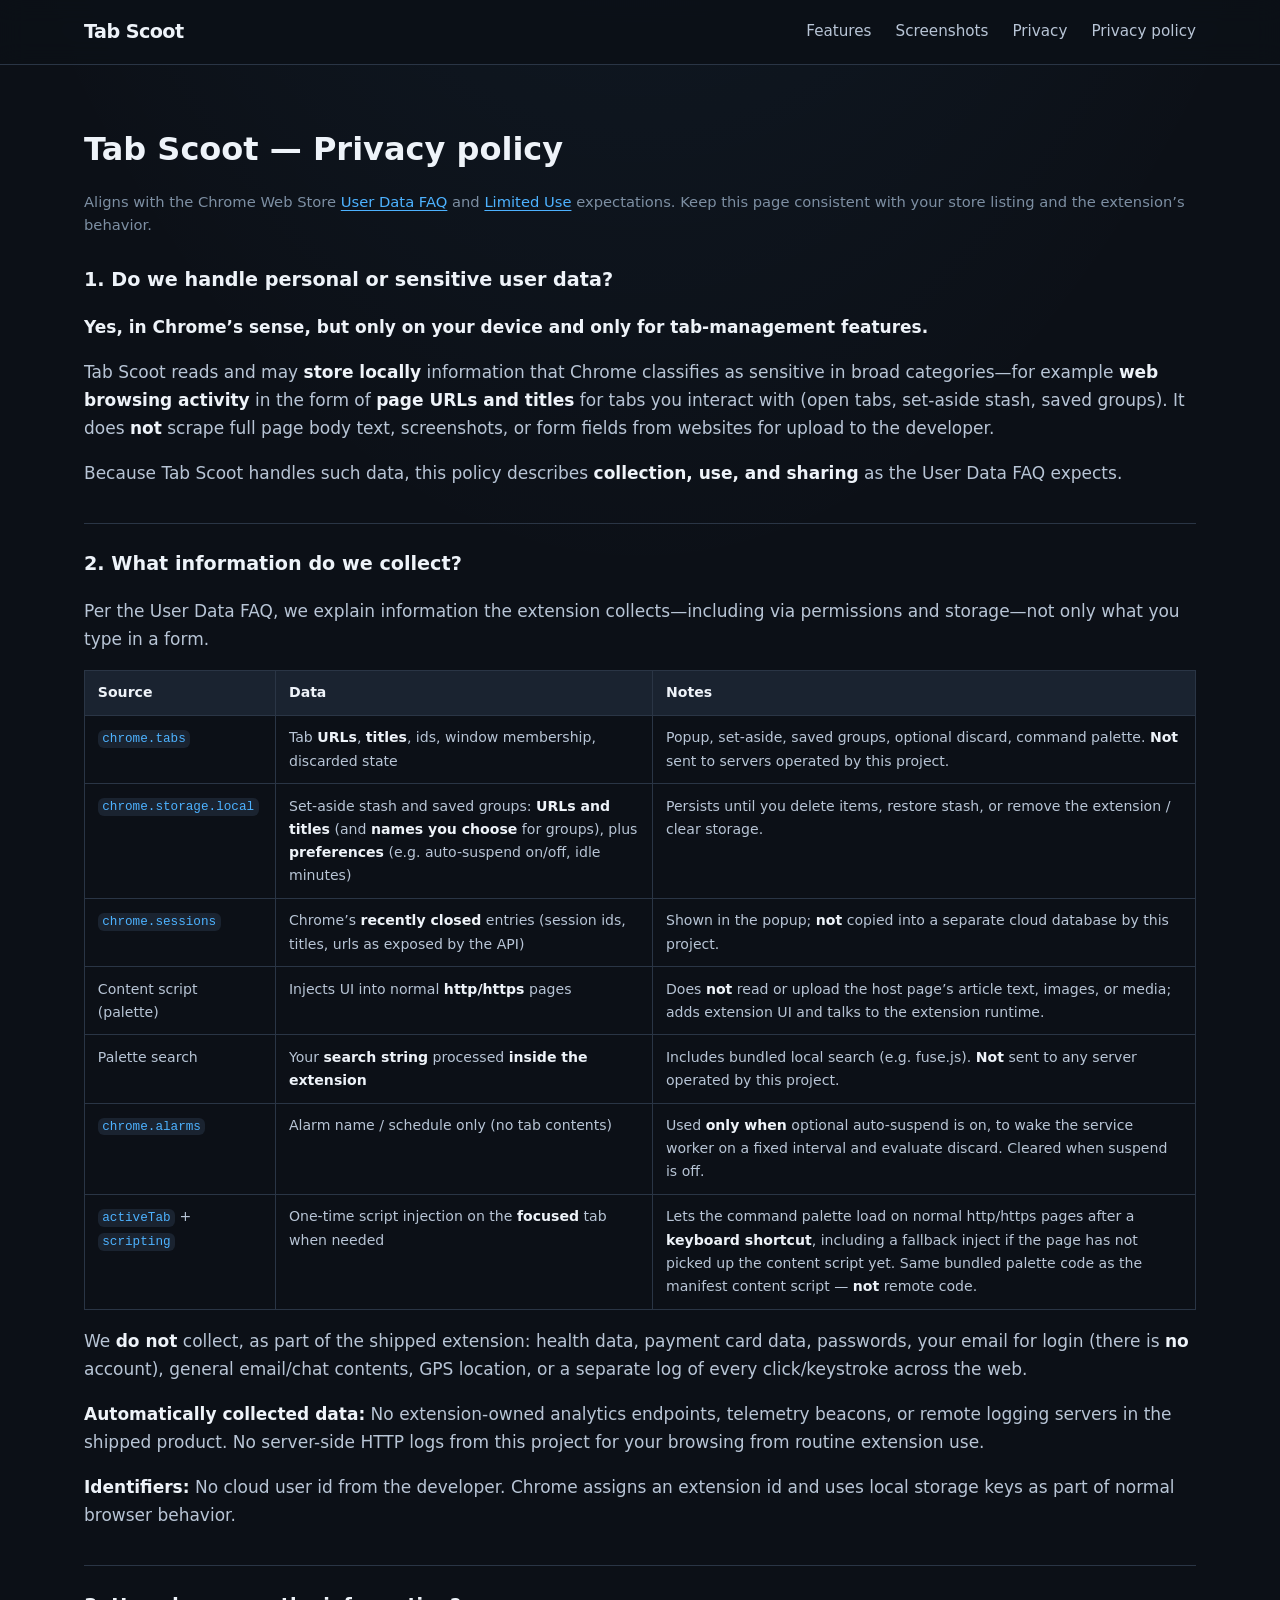
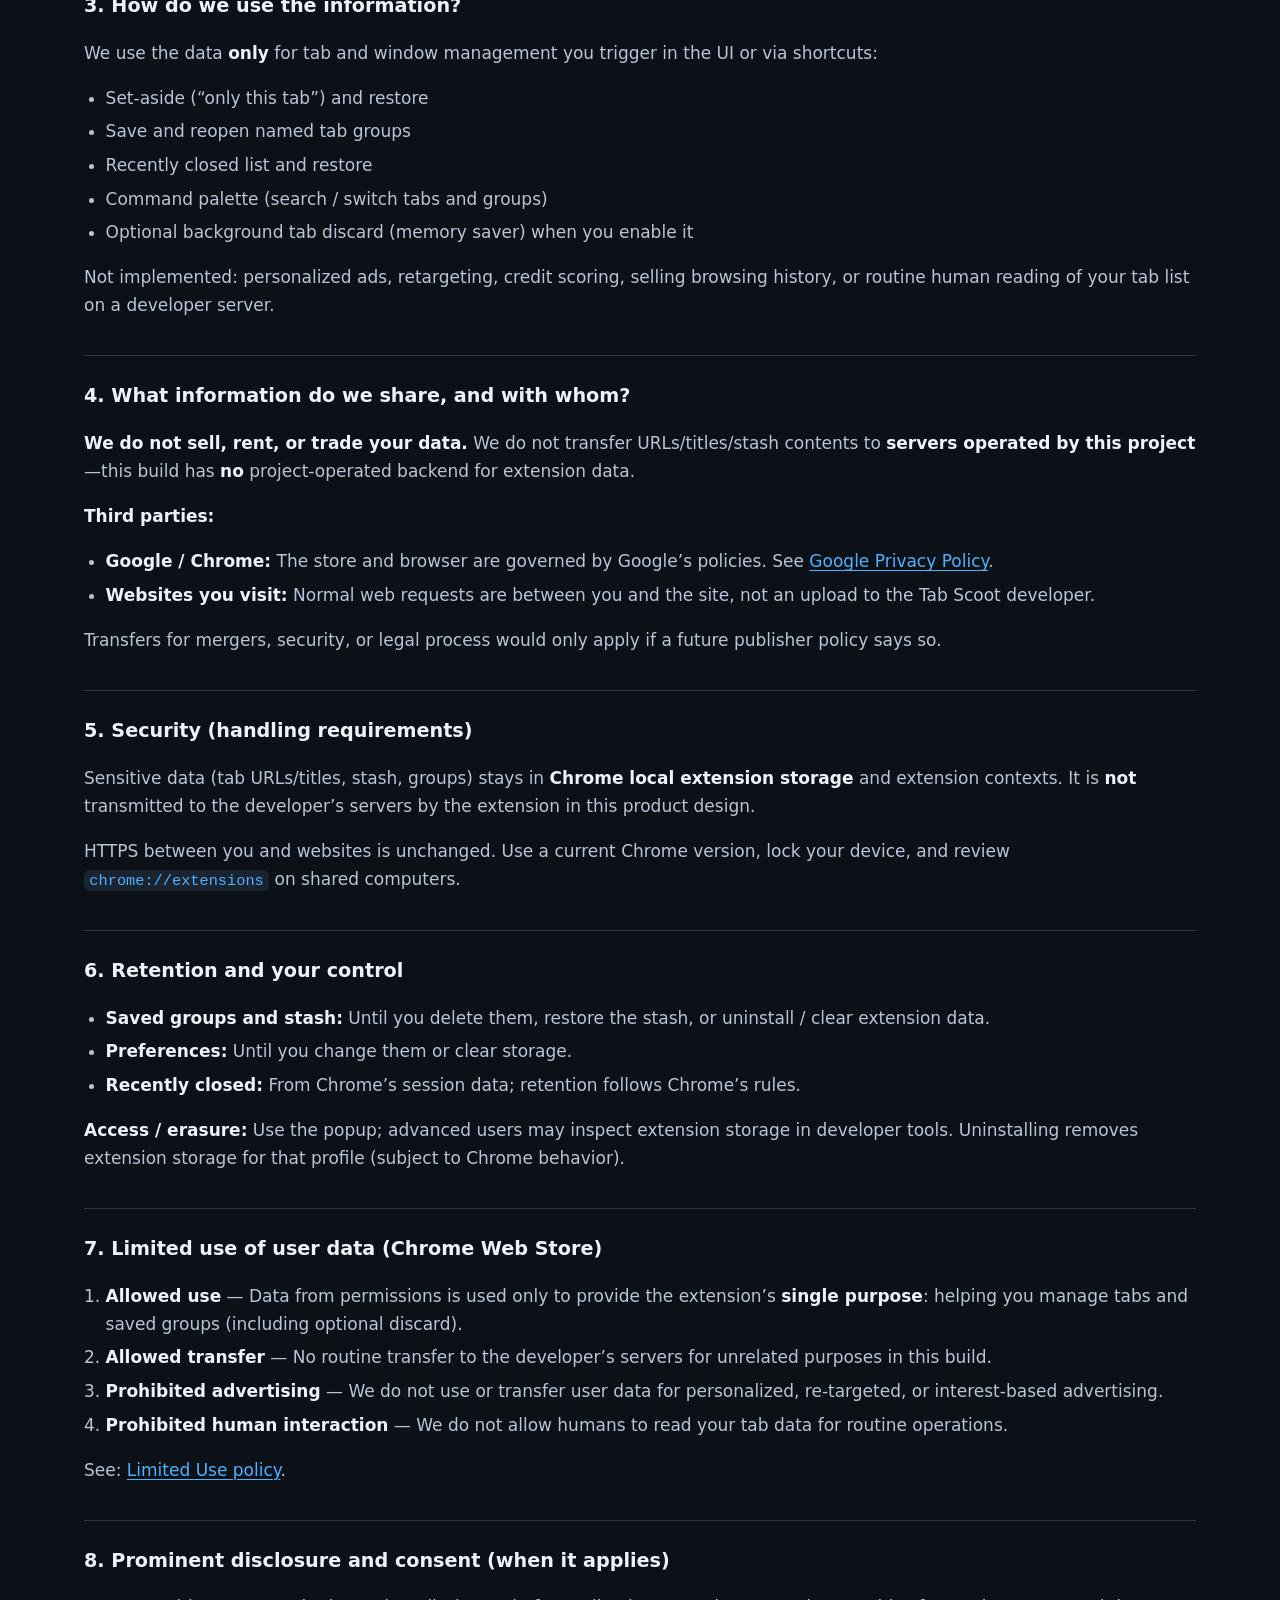
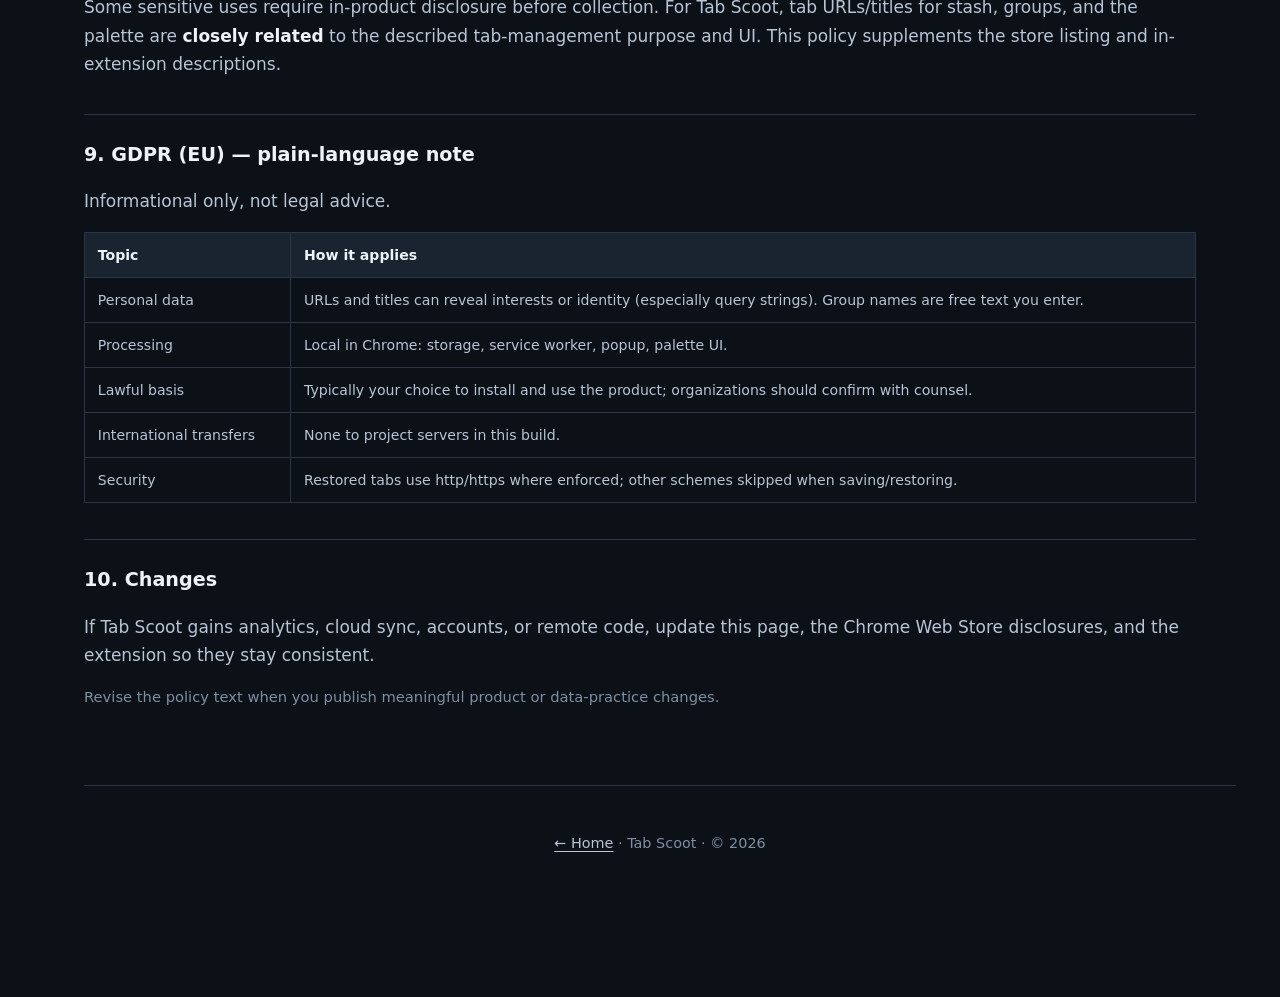
==== privacy.html @ df553574 "inital commit" ====
<!DOCTYPE html>
<html lang="en">
  <head>
    <meta charset="utf-8" />
    <meta name="viewport" content="width=device-width, initial-scale=1" />
    <title>Privacy policy — Tab Scoot</title>
    <meta name="robots" content="index,follow" />
    <link rel="stylesheet" href="styles.css" />
  </head>
  <body>
    <a class="skip" href="#policy-main">Skip to content</a>
    <header class="site">
      <div class="inner">
        <a class="logo" href="./">Tab Scoot</a>
        <nav class="site-nav" aria-label="Primary">
          <a href="./#features">Features</a>
          <a href="./#screenshots">Screenshots</a>
          <a href="./#privacy">Privacy</a>
          <a href="./privacy.html" aria-current="page">Privacy policy</a>
        </nav>
      </div>
    </header>

    <main id="policy-main" class="wrap">
      <article class="policy">
        <h1>Tab Scoot — Privacy policy</h1>
        <p class="meta">
          Aligns with the Chrome Web Store
          <a href="https://developer.chrome.com/docs/webstore/program-policies/user-data-faq">User Data FAQ</a>
          and
          <a href="https://developer.chrome.com/docs/webstore/program-policies/limited-use">Limited Use</a>
          expectations. Keep this page consistent with your store listing and the extension’s behavior.
        </p>

        <h2>1. Do we handle personal or sensitive user data?</h2>
        <p>
          <strong>Yes, in Chrome’s sense, but only on your device and only for tab-management features.</strong>
        </p>
        <p>
          Tab Scoot reads and may <strong>store locally</strong> information that Chrome classifies as sensitive in
          broad categories—for example <strong>web browsing activity</strong> in the form of <strong>page URLs and
          titles</strong> for tabs you interact with (open tabs, set-aside stash, saved groups). It does
          <strong>not</strong> scrape full page body text, screenshots, or form fields from websites for upload to
          the developer.
        </p>
        <p>
          Because Tab Scoot handles such data, this policy describes <strong>collection, use, and sharing</strong> as
          the User Data FAQ expects.
        </p>

        <h2>2. What information do we collect?</h2>
        <p>
          Per the User Data FAQ, we explain information the extension collects—including via permissions and
          storage—not only what you type in a form.
        </p>
        <table>
          <thead>
            <tr>
              <th>Source</th>
              <th>Data</th>
              <th>Notes</th>
            </tr>
          </thead>
          <tbody>
            <tr>
              <td><code>chrome.tabs</code></td>
              <td>Tab <strong>URLs</strong>, <strong>titles</strong>, ids, window membership, discarded state</td>
              <td>
                Popup, set-aside, saved groups, optional discard, command palette. <strong>Not</strong> sent to
                servers operated by this project.
              </td>
            </tr>
            <tr>
              <td><code>chrome.storage.local</code></td>
              <td>
                Set-aside stash and saved groups: <strong>URLs and titles</strong> (and <strong>names you choose</strong>
                for groups), plus <strong>preferences</strong> (e.g. auto-suspend on/off, idle minutes)
              </td>
              <td>Persists until you delete items, restore stash, or remove the extension / clear storage.</td>
            </tr>
            <tr>
              <td><code>chrome.sessions</code></td>
              <td>Chrome’s <strong>recently closed</strong> entries (session ids, titles, urls as exposed by the API)</td>
              <td>Shown in the popup; <strong>not</strong> copied into a separate cloud database by this project.</td>
            </tr>
            <tr>
              <td>Content script (palette)</td>
              <td>Injects UI into normal <strong>http/https</strong> pages</td>
              <td>
                Does <strong>not</strong> read or upload the host page’s article text, images, or media; adds extension
                UI and talks to the extension runtime.
              </td>
            </tr>
            <tr>
              <td>Palette search</td>
              <td>Your <strong>search string</strong> processed <strong>inside the extension</strong></td>
              <td>
                Includes bundled local search (e.g. fuse.js). <strong>Not</strong> sent to any server operated by this
                project.
              </td>
            </tr>
            <tr>
              <td><code>chrome.alarms</code></td>
              <td>Alarm name / schedule only (no tab contents)</td>
              <td>
                Used <strong>only when</strong> optional auto-suspend is on, to wake the service worker on a fixed
                interval and evaluate discard. Cleared when suspend is off.
              </td>
            </tr>
            <tr>
              <td><code>activeTab</code> + <code>scripting</code></td>
              <td>One-time script injection on the <strong>focused</strong> tab when needed</td>
              <td>
                Lets the command palette load on normal http/https pages after a <strong>keyboard shortcut</strong>,
                including a fallback inject if the page has not picked up the content script yet. Same bundled palette
                code as the manifest content script — <strong>not</strong> remote code.
              </td>
            </tr>
          </tbody>
        </table>
        <p>
          We <strong>do not</strong> collect, as part of the shipped extension: health data, payment card data,
          passwords, your email for login (there is <strong>no</strong> account), general email/chat contents, GPS
          location, or a separate log of every click/keystroke across the web.
        </p>
        <p>
          <strong>Automatically collected data:</strong> No extension-owned analytics endpoints, telemetry beacons, or
          remote logging servers in the shipped product. No server-side HTTP logs from this project for your browsing
          from routine extension use.
        </p>
        <p>
          <strong>Identifiers:</strong> No cloud user id from the developer. Chrome assigns an extension id and uses
          local storage keys as part of normal browser behavior.
        </p>

        <h2>3. How do we use the information?</h2>
        <p>We use the data <strong>only</strong> for tab and window management you trigger in the UI or via shortcuts:</p>
        <ul>
          <li>Set-aside (“only this tab”) and restore</li>
          <li>Save and reopen named tab groups</li>
          <li>Recently closed list and restore</li>
          <li>Command palette (search / switch tabs and groups)</li>
          <li>Optional background tab discard (memory saver) when you enable it</li>
        </ul>
        <p>
          Not implemented: personalized ads, retargeting, credit scoring, selling browsing history, or routine human
          reading of your tab list on a developer server.
        </p>

        <h2>4. What information do we share, and with whom?</h2>
        <p>
          <strong>We do not sell, rent, or trade your data.</strong> We do not transfer URLs/titles/stash contents to
          <strong>servers operated by this project</strong>—this build has <strong>no</strong> project-operated backend
          for extension data.
        </p>
        <p><strong>Third parties:</strong></p>
        <ul>
          <li>
            <strong>Google / Chrome:</strong> The store and browser are governed by Google’s policies. See
            <a href="https://policies.google.com/privacy">Google Privacy Policy</a>.
          </li>
          <li>
            <strong>Websites you visit:</strong> Normal web requests are between you and the site, not an upload to the
            Tab Scoot developer.
          </li>
        </ul>
        <p>
          Transfers for mergers, security, or legal process would only apply if a future publisher policy says so.
        </p>

        <h2>5. Security (handling requirements)</h2>
        <p>
          Sensitive data (tab URLs/titles, stash, groups) stays in <strong>Chrome local extension storage</strong> and
          extension contexts. It is <strong>not</strong> transmitted to the developer’s servers by the extension in
          this product design.
        </p>
        <p>
          HTTPS between you and websites is unchanged. Use a current Chrome version, lock your device, and review
          <code>chrome://extensions</code> on shared computers.
        </p>

        <h2>6. Retention and your control</h2>
        <ul>
          <li>
            <strong>Saved groups and stash:</strong> Until you delete them, restore the stash, or uninstall / clear
            extension data.
          </li>
          <li><strong>Preferences:</strong> Until you change them or clear storage.</li>
          <li>
            <strong>Recently closed:</strong> From Chrome’s session data; retention follows Chrome’s rules.
          </li>
        </ul>
        <p>
          <strong>Access / erasure:</strong> Use the popup; advanced users may inspect extension storage in developer
          tools. Uninstalling removes extension storage for that profile (subject to Chrome behavior).
        </p>

        <h2>7. Limited use of user data (Chrome Web Store)</h2>
        <ol>
          <li>
            <strong>Allowed use</strong> — Data from permissions is used only to provide the extension’s
            <strong>single purpose</strong>: helping you manage tabs and saved groups (including optional discard).
          </li>
          <li>
            <strong>Allowed transfer</strong> — No routine transfer to the developer’s servers for unrelated purposes
            in this build.
          </li>
          <li>
            <strong>Prohibited advertising</strong> — We do not use or transfer user data for personalized,
            re-targeted, or interest-based advertising.
          </li>
          <li>
            <strong>Prohibited human interaction</strong> — We do not allow humans to read your tab data for routine
            operations.
          </li>
        </ol>
        <p>
          See:
          <a href="https://developer.chrome.com/docs/webstore/program-policies/limited-use">Limited Use policy</a>.
        </p>

        <h2>8. Prominent disclosure and consent (when it applies)</h2>
        <p>
          Some sensitive uses require in-product disclosure before collection. For Tab Scoot, tab URLs/titles for
          stash, groups, and the palette are <strong>closely related</strong> to the described tab-management purpose
          and UI. This policy supplements the store listing and in-extension descriptions.
        </p>

        <h2>9. GDPR (EU) — plain-language note</h2>
        <p>Informational only, not legal advice.</p>
        <table>
          <thead>
            <tr>
              <th>Topic</th>
              <th>How it applies</th>
            </tr>
          </thead>
          <tbody>
            <tr>
              <td>Personal data</td>
              <td>URLs and titles can reveal interests or identity (especially query strings). Group names are free text you enter.</td>
            </tr>
            <tr>
              <td>Processing</td>
              <td>Local in Chrome: storage, service worker, popup, palette UI.</td>
            </tr>
            <tr>
              <td>Lawful basis</td>
              <td>Typically your choice to install and use the product; organizations should confirm with counsel.</td>
            </tr>
            <tr>
              <td>International transfers</td>
              <td>None to project servers in this build.</td>
            </tr>
            <tr>
              <td>Security</td>
              <td>Restored tabs use http/https where enforced; other schemes skipped when saving/restoring.</td>
            </tr>
          </tbody>
        </table>

        <h2>10. Changes</h2>
        <p>
          If Tab Scoot gains analytics, cloud sync, accounts, or remote code, update this page, the Chrome Web Store
          disclosures, and the extension so they stay consistent.
        </p>
        <p class="meta">Revise the policy text when you publish meaningful product or data-practice changes.</p>
      </article>

      <footer class="site wrap">
        <p>
          <a href="./">← Home</a>
          · Tab Scoot · © <span id="y"></span>
        </p>
      </footer>
    </main>
    <script>
      document.getElementById('y').textContent = new Date().getFullYear();
    </script>
  </body>
</html>
---- styles.css ----
:root {
  --bg: #0c1017;
  --bg-elevated: #121922;
  --surface: #1a2330;
  --surface-hover: #222d3d;
  --text: #eef3f9;
  --text-soft: #b8c5d6;
  --muted: #7d8fa3;
  --accent: #4db2ff;
  --accent-hover: #6fc0ff;
  --accent-muted: #2a7ab8;
  --border: #2a3545;
  --radius: 14px;
  --radius-sm: 10px;
  --shadow: 0 12px 40px rgba(0, 0, 0, 0.35);
  --font: 'Segoe UI', system-ui, -apple-system, Roboto, Ubuntu, sans-serif;
}

*,
*::before,
*::after {
  box-sizing: border-box;
}

html {
  scroll-behavior: smooth;
}

body {
  margin: 0;
  font-family: var(--font);
  font-size: 1.0625rem;
  line-height: 1.65;
  color: var(--text-soft);
  background: var(--bg);
  background-image: radial-gradient(ellipse 120% 80% at 50% -30%, rgba(77, 178, 255, 0.12), transparent 55%);
}

a {
  color: var(--accent);
  text-decoration-thickness: 1px;
  text-underline-offset: 3px;
}

a:hover {
  color: var(--accent-hover);
}

code {
  font-size: 0.9em;
  color: var(--accent);
  background: var(--surface);
  padding: 0.1em 0.35em;
  border-radius: 6px;
}

.wrap {
  width: min(72rem, 94vw);
  margin: 0 auto;
  padding: 0 1.25rem 4rem;
}

/* Skip link */
.skip {
  position: absolute;
  left: -9999px;
  top: 0.75rem;
  z-index: 100;
  padding: 0.5rem 1rem;
  background: var(--accent);
  color: #0a0e12;
  font-weight: 600;
  border-radius: var(--radius-sm);
}

.skip:focus {
  left: 0.75rem;
}

header.site {
  position: sticky;
  top: 0;
  z-index: 50;
  border-bottom: 1px solid var(--border);
  background: rgba(12, 16, 23, 0.88);
  backdrop-filter: blur(12px);
}

header.site .inner {
  width: min(72rem, 94vw);
  margin: 0 auto;
  padding: 1rem 1.25rem;
  display: flex;
  align-items: center;
  justify-content: space-between;
  gap: 1rem;
  flex-wrap: wrap;
}

.logo {
  font-weight: 700;
  font-size: 1.2rem;
  letter-spacing: -0.03em;
  color: var(--text);
  text-decoration: none;
}

.logo:hover {
  color: var(--accent);
}

nav.site-nav {
  display: flex;
  flex-wrap: wrap;
  gap: 0.25rem 1.5rem;
  align-items: center;
}

nav.site-nav a {
  font-size: 0.95rem;
  font-weight: 500;
  color: var(--text-soft);
  text-decoration: none;
}

nav.site-nav a:hover {
  color: var(--accent);
}

/* Hero */
.hero {
  padding: 2.75rem 0 2rem;
  text-align: center;
}

.hero-inner {
  max-width: 40rem;
  margin: 0 auto;
}

.hero h1 {
  font-size: clamp(2rem, 4.5vw, 2.85rem);
  line-height: 1.12;
  letter-spacing: -0.035em;
  margin: 0 0 1rem;
  color: var(--text);
}

.hero .lead {
  font-size: 1.2rem;
  color: var(--text-soft);
  margin: 0 0 1.75rem;
  line-height: 1.55;
}

.hero-actions {
  display: flex;
  flex-wrap: wrap;
  gap: 0.75rem;
  justify-content: center;
  margin-bottom: 2rem;
}

.btn {
  display: inline-flex;
  align-items: center;
  justify-content: center;
  padding: 0.7rem 1.35rem;
  border-radius: var(--radius-sm);
  font-weight: 600;
  font-size: 0.95rem;
  text-decoration: none;
  border: 1px solid transparent;
  transition: background 0.15s, border-color 0.15s, color 0.15s;
}

.btn-primary {
  background: var(--accent);
  color: #081018;
}

.btn-primary:hover {
  background: var(--accent-hover);
  color: #081018;
}

.btn-secondary {
  background: transparent;
  border-color: var(--border);
  color: var(--text);
}

.btn-secondary:hover {
  border-color: var(--accent-muted);
  color: var(--accent);
}

.hero-marquee {
  margin: 0 auto;
  max-width: 56rem;
  border-radius: var(--radius);
  overflow: hidden;
  border: 1px solid var(--border);
  box-shadow: var(--shadow);
}

.hero-marquee img {
  display: block;
  width: 100%;
  height: auto;
  vertical-align: middle;
}

/* Sections */
section.block {
  padding: 3rem 0;
}

section.block h2 {
  font-size: clamp(1.35rem, 2.5vw, 1.65rem);
  color: var(--text);
  margin: 0 0 0.35rem;
  letter-spacing: -0.02em;
}

.section-intro {
  max-width: 42rem;
  margin: 0 0 1.75rem;
  color: var(--muted);
  font-size: 1rem;
}

.feature-grid {
  display: grid;
  gap: 1rem;
  grid-template-columns: repeat(auto-fit, minmax(15rem, 1fr));
}

.feature-card {
  background: var(--surface);
  border: 1px solid var(--border);
  border-radius: var(--radius);
  padding: 1.35rem 1.45rem;
  transition: border-color 0.15s, background 0.15s;
}

.feature-card:hover {
  background: var(--surface-hover);
  border-color: rgba(77, 178, 255, 0.25);
}

.feature-card h3 {
  margin: 0 0 0.5rem;
  font-size: 1.05rem;
  color: var(--text);
}

.feature-card p {
  margin: 0;
  font-size: 0.95rem;
  color: var(--muted);
  line-height: 1.55;
}

/* Screenshot gallery */
.shot-grid {
  display: grid;
  gap: 2rem;
}

@media (min-width: 900px) {
  .shot-grid {
    grid-template-columns: repeat(2, 1fr);
  }
}

.shot-card {
  background: var(--bg-elevated);
  border: 1px solid var(--border);
  border-radius: var(--radius);
  overflow: hidden;
  box-shadow: 0 4px 24px rgba(0, 0, 0, 0.2);
}

.shot-card img {
  display: block;
  width: 100%;
  height: auto;
  border-bottom: 1px solid var(--border);
}

.shot-card figcaption {
  padding: 1rem 1.15rem 1.2rem;
}

.shot-card figcaption strong {
  display: block;
  color: var(--text);
  font-size: 1.02rem;
  margin-bottom: 0.35rem;
}

.shot-card figcaption span {
  font-size: 0.92rem;
  color: var(--muted);
  line-height: 1.5;
}

/* Privacy teaser */
.privacy-teaser {
  background: linear-gradient(145deg, var(--surface) 0%, var(--bg-elevated) 100%);
  border: 1px solid var(--border);
  border-radius: var(--radius);
  padding: 1.75rem 1.5rem 1.75rem 1.75rem;
  display: flex;
  flex-wrap: wrap;
  align-items: flex-start;
  justify-content: space-between;
  gap: 1.25rem;
}

.privacy-teaser p {
  margin: 0;
  max-width: 48rem;
  color: var(--text-soft);
  font-size: 0.98rem;
}

/* Footer */
footer.site {
  margin-top: 2rem;
  padding-top: 2rem;
  border-top: 1px solid var(--border);
  color: var(--muted);
  font-size: 0.9rem;
  text-align: center;
}

footer.site a {
  color: var(--text-soft);
}

footer.site a:hover {
  color: var(--accent);
}

/* ——— Privacy policy page ——— */
article.policy {
  padding: 2rem 0 1rem;
}

article.policy h1 {
  font-size: clamp(1.65rem, 3vw, 2rem);
  margin-bottom: 0.5rem;
  color: var(--text);
}

article.policy .meta {
  color: var(--muted);
  font-size: 0.92rem;
  margin-bottom: 1.75rem;
  line-height: 1.55;
}

article.policy .note {
  background: var(--surface);
  border-left: 4px solid var(--accent-muted);
  padding: 0.85rem 1.1rem;
  margin: 1.25rem 0;
  font-size: 0.95rem;
  color: var(--text-soft);
  border-radius: 0 var(--radius-sm) var(--radius-sm) 0;
}

article.policy h2 {
  font-size: 1.2rem;
  margin-top: 2.25rem;
  margin-bottom: 0.65rem;
  padding-top: 1.5rem;
  border-top: 1px solid var(--border);
  color: var(--text);
}

article.policy h2:first-of-type {
  border-top: none;
  padding-top: 0;
  margin-top: 0;
}

article.policy p,
article.policy li {
  color: var(--text-soft);
}

article.policy strong {
  color: var(--text);
}

article.policy table {
  width: 100%;
  border-collapse: collapse;
  font-size: 0.88rem;
  margin: 1rem 0;
}

article.policy th,
article.policy td {
  border: 1px solid var(--border);
  padding: 0.65rem 0.8rem;
  text-align: left;
  vertical-align: top;
}

article.policy th {
  background: var(--surface);
  color: var(--text);
}

article.policy ul {
  padding-left: 1.35rem;
}

article.policy ol {
  padding-left: 1.35rem;
}

article.policy li + li {
  margin-top: 0.35rem;
}
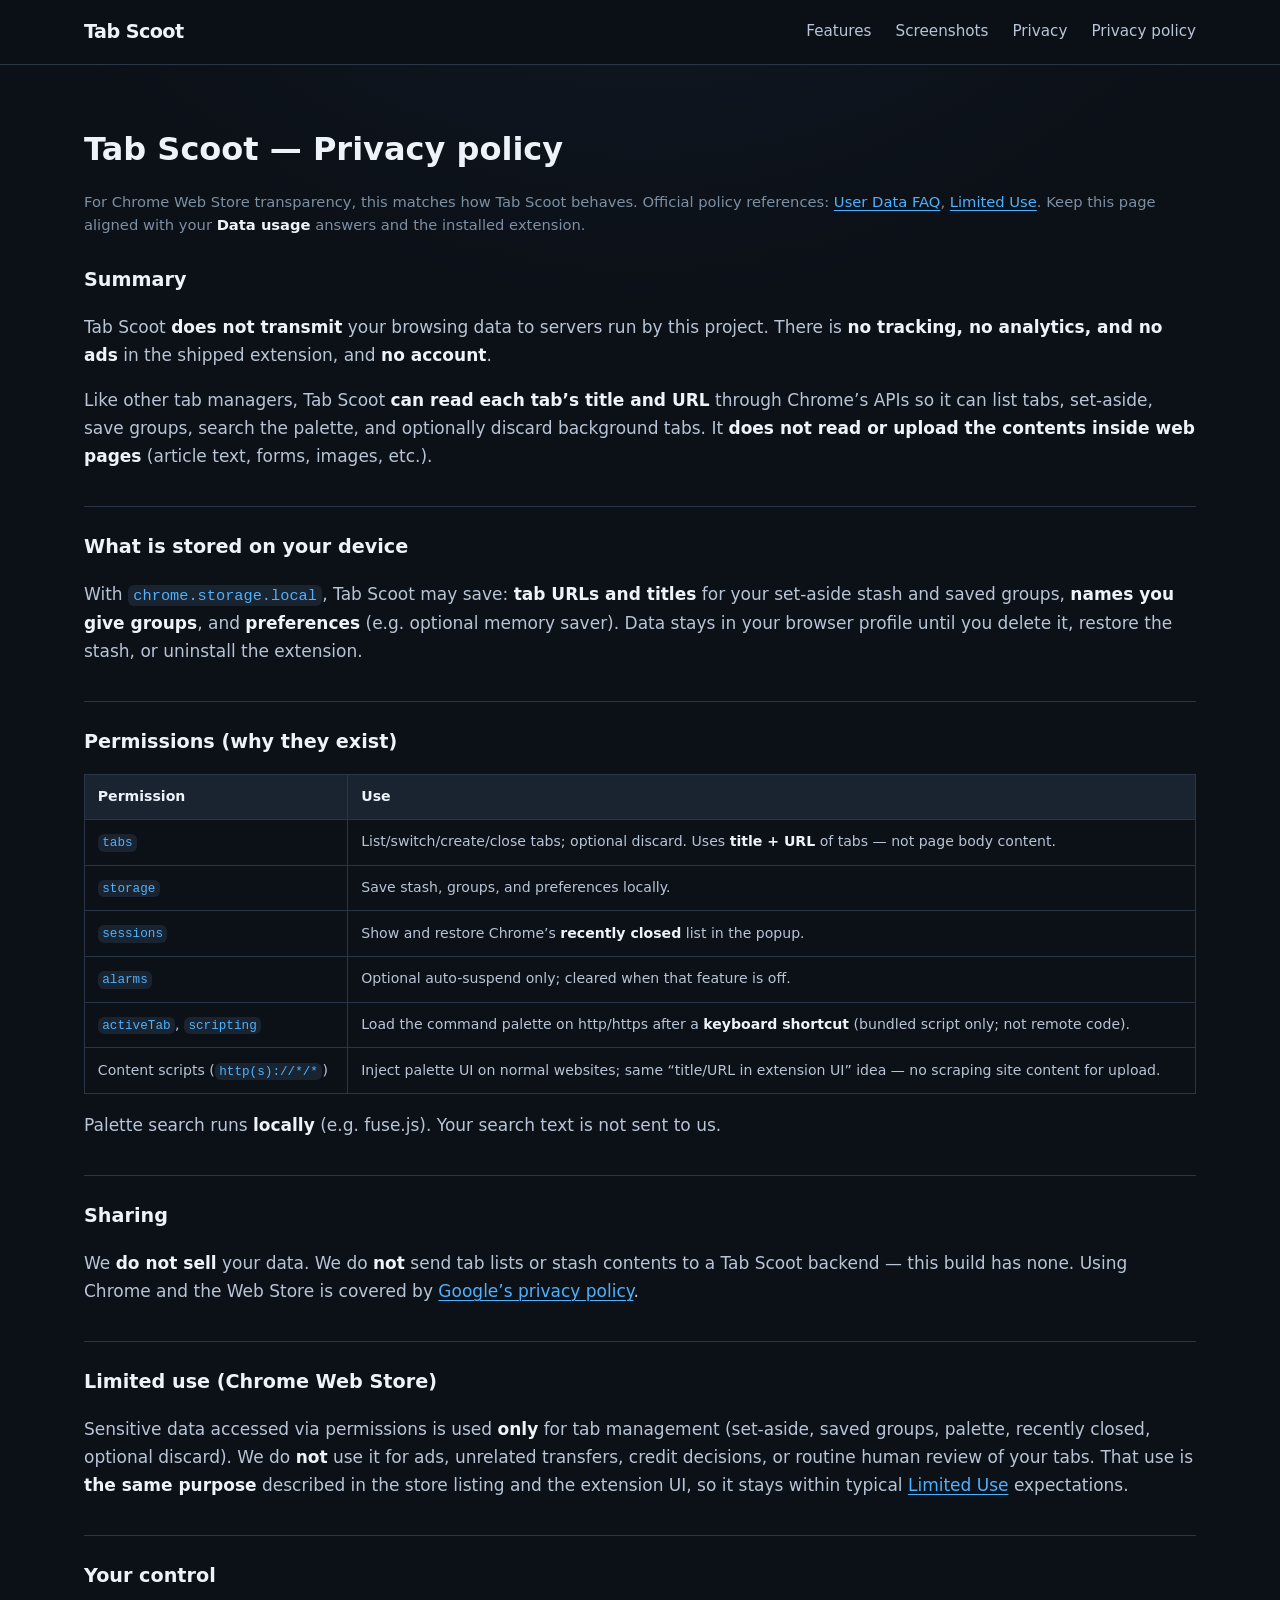
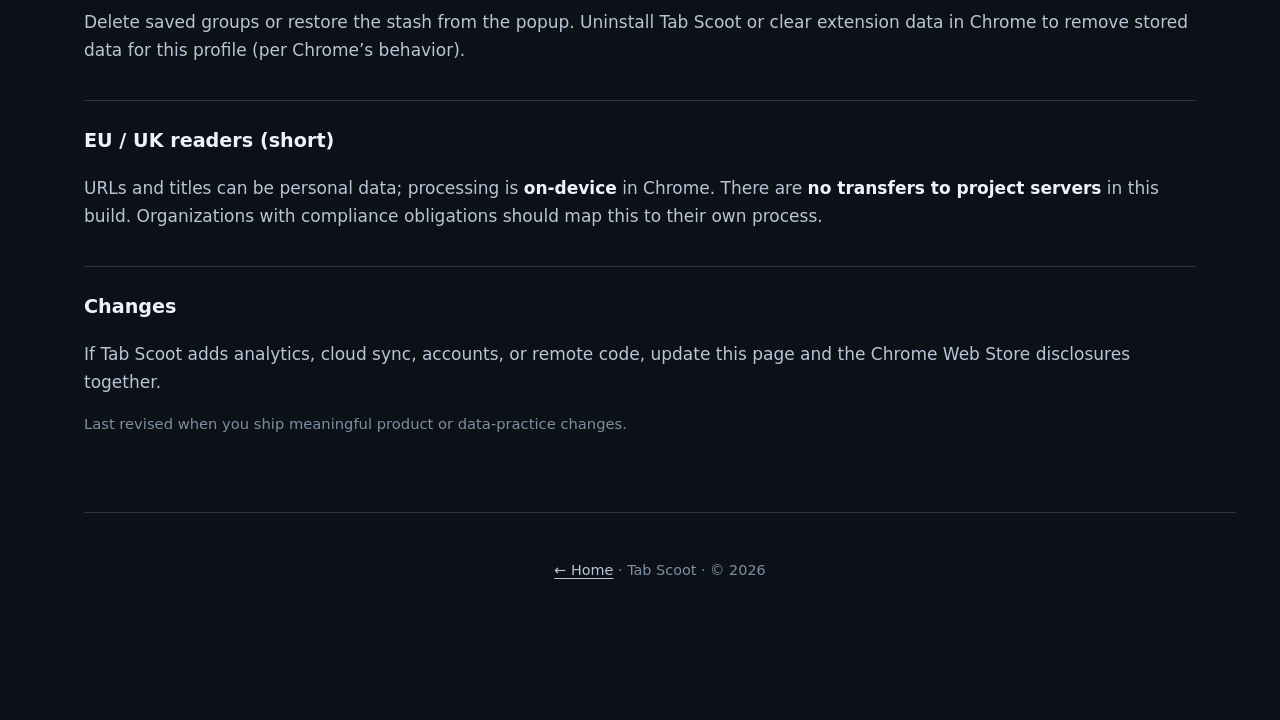
==== commit 5c4e954c: "Update privacy policy to clarify data handling practices, emphasizing no data transmission, tracking" ====
--- a/privacy.html
+++ b/privacy.html
@@ -25,246 +25,105 @@
       <article class="policy">
         <h1>Tab Scoot — Privacy policy</h1>
         <p class="meta">
-          Aligns with the Chrome Web Store
-          <a href="https://developer.chrome.com/docs/webstore/program-policies/user-data-faq">User Data FAQ</a>
-          and
-          <a href="https://developer.chrome.com/docs/webstore/program-policies/limited-use">Limited Use</a>
-          expectations. Keep this page consistent with your store listing and the extension’s behavior.
+          For Chrome Web Store transparency, this matches how Tab Scoot behaves. Official policy references:
+          <a href="https://developer.chrome.com/docs/webstore/program-policies/user-data-faq">User Data FAQ</a>,
+          <a href="https://developer.chrome.com/docs/webstore/program-policies/limited-use">Limited Use</a>.
+          Keep this page aligned with your <strong>Data usage</strong> answers and the installed extension.
         </p>
 
-        <h2>1. Do we handle personal or sensitive user data?</h2>
+        <h2>Summary</h2>
         <p>
-          <strong>Yes, in Chrome’s sense, but only on your device and only for tab-management features.</strong>
+          Tab Scoot <strong>does not transmit</strong> your browsing data to servers run by this project. There is
+          <strong>no tracking, no analytics, and no ads</strong> in the shipped extension, and <strong>no account</strong>.
         </p>
         <p>
-          Tab Scoot reads and may <strong>store locally</strong> information that Chrome classifies as sensitive in
-          broad categories—for example <strong>web browsing activity</strong> in the form of <strong>page URLs and
-          titles</strong> for tabs you interact with (open tabs, set-aside stash, saved groups). It does
-          <strong>not</strong> scrape full page body text, screenshots, or form fields from websites for upload to
-          the developer.
-        </p>
-        <p>
-          Because Tab Scoot handles such data, this policy describes <strong>collection, use, and sharing</strong> as
-          the User Data FAQ expects.
+          Like other tab managers, Tab Scoot <strong>can read each tab’s title and URL</strong> through Chrome’s APIs so
+          it can list tabs, set-aside, save groups, search the palette, and optionally discard background tabs. It
+          <strong>does not read or upload the contents inside web pages</strong> (article text, forms, images, etc.).
         </p>
 
-        <h2>2. What information do we collect?</h2>
+        <h2>What is stored on your device</h2>
         <p>
-          Per the User Data FAQ, we explain information the extension collects—including via permissions and
-          storage—not only what you type in a form.
+          With <code>chrome.storage.local</code>, Tab Scoot may save: <strong>tab URLs and titles</strong> for your
+          set-aside stash and saved groups, <strong>names you give groups</strong>, and <strong>preferences</strong>
+          (e.g. optional memory saver). Data stays in your browser profile until you delete it, restore the stash, or
+          uninstall the extension.
         </p>
+
+        <h2>Permissions (why they exist)</h2>
         <table>
           <thead>
             <tr>
-              <th>Source</th>
-              <th>Data</th>
-              <th>Notes</th>
+              <th>Permission</th>
+              <th>Use</th>
             </tr>
           </thead>
           <tbody>
             <tr>
-              <td><code>chrome.tabs</code></td>
-              <td>Tab <strong>URLs</strong>, <strong>titles</strong>, ids, window membership, discarded state</td>
-              <td>
-                Popup, set-aside, saved groups, optional discard, command palette. <strong>Not</strong> sent to
-                servers operated by this project.
-              </td>
+              <td><code>tabs</code></td>
+              <td>List/switch/create/close tabs; optional discard. Uses <strong>title + URL</strong> of tabs — not page body content.</td>
             </tr>
             <tr>
-              <td><code>chrome.storage.local</code></td>
-              <td>
-                Set-aside stash and saved groups: <strong>URLs and titles</strong> (and <strong>names you choose</strong>
-                for groups), plus <strong>preferences</strong> (e.g. auto-suspend on/off, idle minutes)
-              </td>
-              <td>Persists until you delete items, restore stash, or remove the extension / clear storage.</td>
+              <td><code>storage</code></td>
+              <td>Save stash, groups, and preferences locally.</td>
             </tr>
             <tr>
-              <td><code>chrome.sessions</code></td>
-              <td>Chrome’s <strong>recently closed</strong> entries (session ids, titles, urls as exposed by the API)</td>
-              <td>Shown in the popup; <strong>not</strong> copied into a separate cloud database by this project.</td>
+              <td><code>sessions</code></td>
+              <td>Show and restore Chrome’s <strong>recently closed</strong> list in the popup.</td>
             </tr>
             <tr>
-              <td>Content script (palette)</td>
-              <td>Injects UI into normal <strong>http/https</strong> pages</td>
-              <td>
-                Does <strong>not</strong> read or upload the host page’s article text, images, or media; adds extension
-                UI and talks to the extension runtime.
-              </td>
+              <td><code>alarms</code></td>
+              <td>Optional auto-suspend only; cleared when that feature is off.</td>
             </tr>
             <tr>
-              <td>Palette search</td>
-              <td>Your <strong>search string</strong> processed <strong>inside the extension</strong></td>
-              <td>
-                Includes bundled local search (e.g. fuse.js). <strong>Not</strong> sent to any server operated by this
-                project.
-              </td>
+              <td><code>activeTab</code>, <code>scripting</code></td>
+              <td>Load the command palette on http/https after a <strong>keyboard shortcut</strong> (bundled script only; not remote code).</td>
             </tr>
             <tr>
-              <td><code>chrome.alarms</code></td>
-              <td>Alarm name / schedule only (no tab contents)</td>
-              <td>
-                Used <strong>only when</strong> optional auto-suspend is on, to wake the service worker on a fixed
-                interval and evaluate discard. Cleared when suspend is off.
-              </td>
-            </tr>
-            <tr>
-              <td><code>activeTab</code> + <code>scripting</code></td>
-              <td>One-time script injection on the <strong>focused</strong> tab when needed</td>
-              <td>
-                Lets the command palette load on normal http/https pages after a <strong>keyboard shortcut</strong>,
-                including a fallback inject if the page has not picked up the content script yet. Same bundled palette
-                code as the manifest content script — <strong>not</strong> remote code.
-              </td>
+              <td>Content scripts (<code>http(s)://*/*</code>)</td>
+              <td>Inject palette UI on normal websites; same “title/URL in extension UI” idea — no scraping site content for upload.</td>
             </tr>
           </tbody>
         </table>
         <p>
-          We <strong>do not</strong> collect, as part of the shipped extension: health data, payment card data,
-          passwords, your email for login (there is <strong>no</strong> account), general email/chat contents, GPS
-          location, or a separate log of every click/keystroke across the web.
-        </p>
-        <p>
-          <strong>Automatically collected data:</strong> No extension-owned analytics endpoints, telemetry beacons, or
-          remote logging servers in the shipped product. No server-side HTTP logs from this project for your browsing
-          from routine extension use.
-        </p>
-        <p>
-          <strong>Identifiers:</strong> No cloud user id from the developer. Chrome assigns an extension id and uses
-          local storage keys as part of normal browser behavior.
+          Palette search runs <strong>locally</strong> (e.g. fuse.js). Your search text is not sent to us.
         </p>
 
-        <h2>3. How do we use the information?</h2>
-        <p>We use the data <strong>only</strong> for tab and window management you trigger in the UI or via shortcuts:</p>
-        <ul>
-          <li>Set-aside (“only this tab”) and restore</li>
-          <li>Save and reopen named tab groups</li>
-          <li>Recently closed list and restore</li>
-          <li>Command palette (search / switch tabs and groups)</li>
-          <li>Optional background tab discard (memory saver) when you enable it</li>
-        </ul>
+        <h2>Sharing</h2>
         <p>
-          Not implemented: personalized ads, retargeting, credit scoring, selling browsing history, or routine human
-          reading of your tab list on a developer server.
+          We <strong>do not sell</strong> your data. We do <strong>not</strong> send tab lists or stash contents to a
+          Tab Scoot backend — this build has none. Using Chrome and the Web Store is covered by
+          <a href="https://policies.google.com/privacy">Google’s privacy policy</a>.
         </p>
 
-        <h2>4. What information do we share, and with whom?</h2>
+        <h2>Limited use (Chrome Web Store)</h2>
         <p>
-          <strong>We do not sell, rent, or trade your data.</strong> We do not transfer URLs/titles/stash contents to
-          <strong>servers operated by this project</strong>—this build has <strong>no</strong> project-operated backend
-          for extension data.
-        </p>
-        <p><strong>Third parties:</strong></p>
-        <ul>
-          <li>
-            <strong>Google / Chrome:</strong> The store and browser are governed by Google’s policies. See
-            <a href="https://policies.google.com/privacy">Google Privacy Policy</a>.
-          </li>
-          <li>
-            <strong>Websites you visit:</strong> Normal web requests are between you and the site, not an upload to the
-            Tab Scoot developer.
-          </li>
-        </ul>
-        <p>
-          Transfers for mergers, security, or legal process would only apply if a future publisher policy says so.
+          Sensitive data accessed via permissions is used <strong>only</strong> for tab management (set-aside, saved
+          groups, palette, recently closed, optional discard). We do <strong>not</strong> use it for ads, unrelated
+          transfers, credit decisions, or routine human review of your tabs. That use is <strong>the same purpose</strong>
+          described in the store listing and the extension UI, so it stays within typical
+          <a href="https://developer.chrome.com/docs/webstore/program-policies/limited-use">Limited Use</a> expectations.
         </p>
 
-        <h2>5. Security (handling requirements)</h2>
+        <h2>Your control</h2>
         <p>
-          Sensitive data (tab URLs/titles, stash, groups) stays in <strong>Chrome local extension storage</strong> and
-          extension contexts. It is <strong>not</strong> transmitted to the developer’s servers by the extension in
-          this product design.
-        </p>
-        <p>
-          HTTPS between you and websites is unchanged. Use a current Chrome version, lock your device, and review
-          <code>chrome://extensions</code> on shared computers.
+          Delete saved groups or restore the stash from the popup. Uninstall Tab Scoot or clear extension data in
+          Chrome to remove stored data for this profile (per Chrome’s behavior).
         </p>
 
-        <h2>6. Retention and your control</h2>
-        <ul>
-          <li>
-            <strong>Saved groups and stash:</strong> Until you delete them, restore the stash, or uninstall / clear
-            extension data.
-          </li>
-          <li><strong>Preferences:</strong> Until you change them or clear storage.</li>
-          <li>
-            <strong>Recently closed:</strong> From Chrome’s session data; retention follows Chrome’s rules.
-          </li>
-        </ul>
+        <h2>EU / UK readers (short)</h2>
         <p>
-          <strong>Access / erasure:</strong> Use the popup; advanced users may inspect extension storage in developer
-          tools. Uninstalling removes extension storage for that profile (subject to Chrome behavior).
+          URLs and titles can be personal data; processing is <strong>on-device</strong> in Chrome. There are
+          <strong>no transfers to project servers</strong> in this build. Organizations with compliance obligations
+          should map this to their own process.
         </p>
 
-        <h2>7. Limited use of user data (Chrome Web Store)</h2>
-        <ol>
-          <li>
-            <strong>Allowed use</strong> — Data from permissions is used only to provide the extension’s
-            <strong>single purpose</strong>: helping you manage tabs and saved groups (including optional discard).
-          </li>
-          <li>
-            <strong>Allowed transfer</strong> — No routine transfer to the developer’s servers for unrelated purposes
-            in this build.
-          </li>
-          <li>
-            <strong>Prohibited advertising</strong> — We do not use or transfer user data for personalized,
-            re-targeted, or interest-based advertising.
-          </li>
-          <li>
-            <strong>Prohibited human interaction</strong> — We do not allow humans to read your tab data for routine
-            operations.
-          </li>
-        </ol>
+        <h2>Changes</h2>
         <p>
-          See:
-          <a href="https://developer.chrome.com/docs/webstore/program-policies/limited-use">Limited Use policy</a>.
+          If Tab Scoot adds analytics, cloud sync, accounts, or remote code, update this page and the Chrome Web Store
+          disclosures together.
         </p>
-
-        <h2>8. Prominent disclosure and consent (when it applies)</h2>
-        <p>
-          Some sensitive uses require in-product disclosure before collection. For Tab Scoot, tab URLs/titles for
-          stash, groups, and the palette are <strong>closely related</strong> to the described tab-management purpose
-          and UI. This policy supplements the store listing and in-extension descriptions.
-        </p>
-
-        <h2>9. GDPR (EU) — plain-language note</h2>
-        <p>Informational only, not legal advice.</p>
-        <table>
-          <thead>
-            <tr>
-              <th>Topic</th>
-              <th>How it applies</th>
-            </tr>
-          </thead>
-          <tbody>
-            <tr>
-              <td>Personal data</td>
-              <td>URLs and titles can reveal interests or identity (especially query strings). Group names are free text you enter.</td>
-            </tr>
-            <tr>
-              <td>Processing</td>
-              <td>Local in Chrome: storage, service worker, popup, palette UI.</td>
-            </tr>
-            <tr>
-              <td>Lawful basis</td>
-              <td>Typically your choice to install and use the product; organizations should confirm with counsel.</td>
-            </tr>
-            <tr>
-              <td>International transfers</td>
-              <td>None to project servers in this build.</td>
-            </tr>
-            <tr>
-              <td>Security</td>
-              <td>Restored tabs use http/https where enforced; other schemes skipped when saving/restoring.</td>
-            </tr>
-          </tbody>
-        </table>
-
-        <h2>10. Changes</h2>
-        <p>
-          If Tab Scoot gains analytics, cloud sync, accounts, or remote code, update this page, the Chrome Web Store
-          disclosures, and the extension so they stay consistent.
-        </p>
-        <p class="meta">Revise the policy text when you publish meaningful product or data-practice changes.</p>
+        <p class="meta">Last revised when you ship meaningful product or data-practice changes.</p>
       </article>
 
       <footer class="site wrap">
